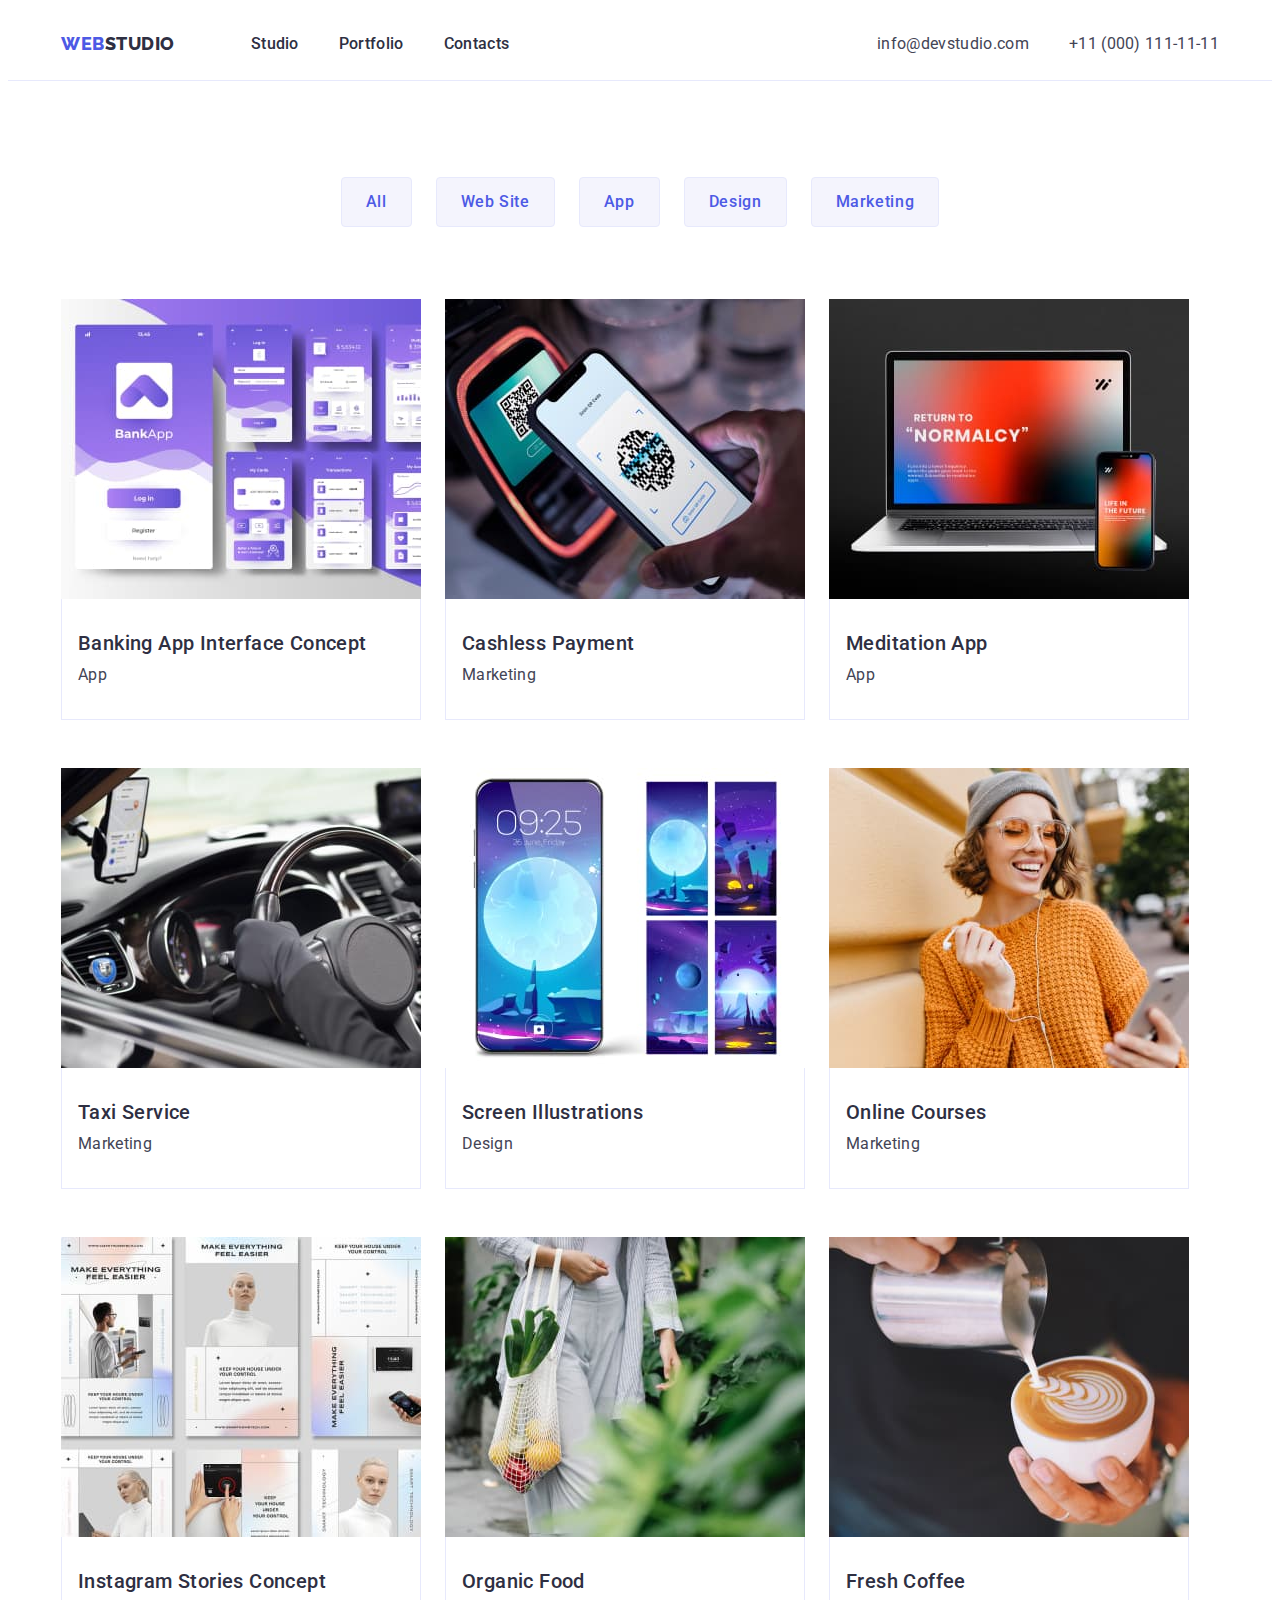
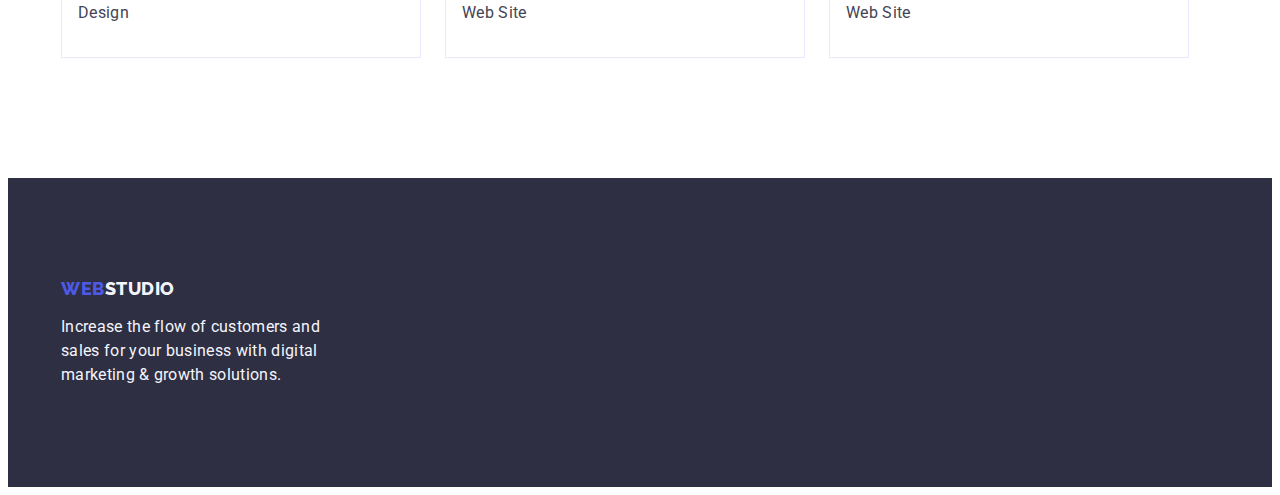
==== portfolio.html @ 0e984e7d "Initial commit" ====
<!DOCTYPE html>
<html lang="en">

<head>
    <meta charset="UTF-8">
    <meta http-equiv="X-UA-Compatible" content="IE=edge">
    <meta name="viewport" content="width=device-width, initial-scale=1.0">
    <link rel="preconnect" href="https://fonts.googleapis.com">
    <link rel="preconnect" href="https://fonts.gstatic.com" crossorigin>
    <link
        href="https://fonts.googleapis.com/css2?family=Raleway:wght@800&amp;family=Roboto:wght@400;500;700;900&amp;display=swap"
        rel="stylesheet">
    <link rel="stylesheet" href="https://cdnjs.cloudflare.com/ajax/libs/modern-normalize/2.0.0/modern-normalize.min.css"
        integrity="sha512-4xo8blKMVCiXpTaLzQSLSw3KFOVPWhm/TRtuPVc4WG6kUgjH6J03IBuG7JZPkcWMxJ5huwaBpOpnwYElP/m6wg=="
        crossorigin="anonymous" referrerpolicy="no-referrer">
    <title>Portfolio</title>
    <link rel="stylesheet" href="./css/styles.css">
</head>

<body>
    <!-- Header -->
    <header class="header">
        <div class="container-header container">
            <nav class="header-nav">
                <a href="./index.html" class="logo-header link">Web<span class="span-logo">Studio</span></a>
                <ul class="header-menu list">
                    <li class="header-menu-item"><a href="./index.html" class="header-menu-link link">Studio</a></li>
                    <li class="header-menu-item"><a href="./portfolio.html" class="header-menu-link link">Portfolio</a>
                    </li>
                    <li class="header-menu-item"><a href="" class="header-menu-link link">Contacts</a></li>
                </ul>
            </nav>
            <address class="contacts">
                <ul class="contacts-menu list">
                    <li class="contacts-menu-item"><a href="mailto:info@devstudio.com"
                            class="contacts-menu-link link">info@devstudio.com</a></li>
                    <li class="contacts-menu-item"><a href="tel:+110001111111" class="contacts-menu-link link">+11 (000)
                            111-11-11</a></li>
                </ul>
            </address>
        </div>
    </header>

    <!-- Main -->
    <main>
        <section class="section-portfolio-display">
            <div class="portfolio-container container">
                <h1 hidden class="visually-hidden">Portfolio</h1>
                <ul class="portfolio-list list">
                    <li class="portfolio-item"><button type="button" class="portfolio-button">All</button></li>
                    <li class="portfolio-item"><button type="button" class="portfolio-button">Web Site</button></li>
                    <li class="portfolio-item"><button type="button" class="portfolio-button">App</button></li>
                    <li class="portfolio-item"><button type="button" class="portfolio-button">Design</button></li>
                    <li class="portfolio-item"><button type="button" class="portfolio-button">Marketing</button></li>
                </ul>


                <ul class="project-list list">
                    <li class="project-item">
                        <a href="" class="link">
                            <img src="./images/banking.jpg" alt="Banking app interface" width="360" height="300">
                            <div class="portfolio-box">
                                <h2 class="project-item-name">Banking App Interface Concept</h2>
                                <p class="project-item-type">App</p>
                            </div>
                        </a>
                    </li>
                    <li class="project-item">
                        <a href="" class="link">
                            <img src="./images/cashless.jpg" alt="Cashless payment" width="360" height="300">
                            <div class="portfolio-box">
                                <h2 class="project-item-name">Cashless Payment</h2>
                                <p class="project-item-type">Marketing</p>
                            </div>
                        </a>
                    </li>
                    <li class="project-item">
                        <a href="" class="link">
                            <img src="./images/meditation.jpg" alt="Mediation app" width="360" height="300">
                            <div class="portfolio-box">
                                <h2 class="project-item-name">Meditation App</h2>
                                <p class="project-item-type">App</p>
                            </div>
                        </a>
                    </li>
                    <li class="project-item">
                        <a href="" class="link">
                            <img src="./images/taxi.jpg" alt="Taxi car" width="360" height="300">
                            <div class="portfolio-box">
                                <h2 class="project-item-name">Taxi Service</h2>
                                <p class="project-item-type">Marketing</p>
                            </div>
                        </a>
                    </li>
                    <li class="project-item">
                        <a href="" class="link">
                            <img src="./images/screen.jpg" alt="Screen illustrations" width="360" height="300">
                            <div class="portfolio-box">
                                <h2 class="project-item-name">Screen Illustrations</h2>
                                <p class="project-item-type">Design</p>
                            </div>
                        </a>
                    </li>
                    <li class="project-item">
                        <a href="" class="link">
                            <img src="./images/online.jpg" alt="A woman taking online courses" width="360" height="300">
                            <div class="portfolio-box">
                                <h2 class="project-item-name">Online Courses</h2>
                                <p class="project-item-type">Marketing</p>
                            </div>
                        </a>
                    </li>
                    <li class="project-item">
                        <a href="" class="link">
                            <img src="./images/instastories.jpg" alt="Instagram stories concept" width="360"
                                height="300">
                            <div class="portfolio-box">
                                <h2 class="project-item-name">Instagram Stories Concept</h2>
                                <p class="project-item-type">Design</p>
                            </div>
                        </a>
                    </li>
                    <li class="project-item">
                        <a href="" class="link">
                            <img src="./images/organic.jpg" alt="A bag with organic food" width="360" height="300">
                            <div class="portfolio-box">
                                <h2 class="project-item-name">Organic Food</h2>
                                <p class="project-item-type">Web Site</p>
                            </div>
                        </a>
                    </li>
                    <li class="project-item">
                        <a href="" class="link">
                            <img src="./images/fresh.jpg" alt="Fresh coffee" width="360" height="300">
                            <div class="portfolio-box">
                                <h2 class="project-item-name">Fresh Coffee</h2>
                                <p class="project-item-type">Web Site</p>
                            </div>
                        </a>
                    </li>
                </ul>
            </div>
        </section>
    </main>

    <!-- Footer -->
    <footer class="footer">
        <div class="footer-container container">
            <a href="./index.html" class="logo-footer link">Web<span class="span-logo-footer">Studio</span></a>
            <p class="footer-txt">Increase the flow of customers and sales for your business with digital marketing &
                growth
                solutions.</p>
        </div>
    </footer>
</body>

</html>
---- css/styles.css ----
:root {
  --primary-brand: #4d5ae5;
  --pressed-state: #404bbf;
  --dark-color: #2e2f42;
  --light-color: #f4f4fd;
  --body-color: #434455;
  --white-background: #ffffff;
}

h1,
h2,
h3,
h4,
h5,
h6,
p {
  margin: 0;
}

img {
  display: block;
}

.visually-hidden {
  position: absolute;
  width: 1px;
  height: 1px;
  margin: -1px;
  border: 0;
  padding: 0;

  white-space: nowrap;
  clip-path: inset(100%);
  clip: rect(0 0 0 0);
  overflow: hidden;
}

body {
  font-family: "Roboto", sans-serif;
  background-color: #ffffff;
  color: #434455;
}

.span-logo {
  color: var(--dark-color);
}

/* page wrapper */

.container {
  width: 1158px;
  padding-right: 15px;
  padding-left: 15px;
  margin: 0 auto;
}

.link {
  text-decoration: none;
}

.list {
  list-style: none;
  padding-left: 0;
  margin: 0;
}

/* header */

.container-header {
  display: flex;
  justify-content: space-between;
  align-items: center;
}
.header {
  background-color: var(--white-background);
  padding: 24px;
  border-bottom: 1px solid #e7e9fc;
}

.header-menu {
  display: flex;
  gap: 40px;
}

.logo-header {
  font-family: "Raleway", sans-serif;
  font-weight: 800;
  font-size: 18px;
  line-height: 1.17;
  letter-spacing: 0.03em;
  text-transform: uppercase;
  color: var(--primary-brand);
  display: flex;
  align-self: center;
  margin-right: 76px;
}

.header-menu-link {
  font-weight: 500;
  font-size: 16px;
  line-height: 1.5;
  letter-spacing: 0.02em;
  color: var(--dark-color);
  padding-top: 24px;
  padding-bottom: 24px;
}

.contacts {
  font-style: normal;
  display: flex;
  margin-left: 332px;
}

.contacts-menu {
  display: flex;
  gap: 40px;
}

.header-nav {
  display: flex;
  align-items: center;
}

.contacts-menu-link {
  font-style: normal;
  font-size: 16px;
  line-height: 1.5;
  letter-spacing: 0.02em;
  color: var(--body-color);
}

.header-menu-link:hover,
.header-menu-link:focus {
  color: var(--pressed-state);
}

.contacts-menu-link:hover,
.contacts-menu-link:focus {
  color: var(--pressed-state);
}

/* hero */

.section-hero {
  background-color: var(--dark-color);
  padding: 188px 0px;
}

.hero-container {
  display: flex;
  flex-direction: column;
  padding: 0 316px;
}

.hero-title {
  font-weight: 700;
  font-size: 56px;
  line-height: 1.07;
  letter-spacing: 0.02em;
  text-align: center;
  color: var(--white-background);
  max-width: 496px;
  padding-bottom: 48px;
}

.hero-button {
  display: block;
  min-width: 169px;
  height: 56px;
  border: none;
  font-family: inherit;
  font-weight: 500;
  font-size: 16px;
  line-height: 1.5;
  letter-spacing: 0.04em;
  cursor: pointer;
  color: var(--white-background);
  background-color: var(--primary-brand);
  padding: 16px 32px;
  align-self: center;
  border-radius: 4px;
  box-shadow: 0px 4px 4px rgba(0, 0, 0, 0.15);
}

.hero-button:hover,
.hero-button:focus {
  background-color: var(--pressed-state);
}

/* features */

.section-features {
  background-color: var(--white-background);
  padding: 120px 0;
}

.features-list {
  display: flex;
  gap: 24px;
}

.features-item {
  width: 264px;
}

.features-item > h3 {
  margin-bottom: 8px;
}

.features-title {
  font-weight: 500;
  font-size: 20px;
  line-height: 1.2;
  letter-spacing: 0.02em;
  color: var(--dark-color);
}

.features-txt {
  font-size: 16px;
  line-height: 1.5;
  letter-spacing: 0.02em;
  color: #434455;
}

/* services */

.section-services {
  background-color: var(--white-background);
  padding-bottom: 120px;
}

.services-title {
  font-weight: 700;
  font-size: 36px;
  line-height: 1.11;
  text-align: center;
  letter-spacing: 0.02em;
  text-transform: capitalize;
  color: var(--dark-color);
  margin-bottom: 72px;
}

.services-list {
  display: flex;
  gap: 24px;
}

.services-list-item {
  width: calc((100% - 48px) / 3);
}
/* our team */

.section-our-team {
  background-color: var(--light-color);
  padding: 120px 0;
}

.team-item {
  display: flex;
  flex-direction: column;
  width: calc((100% - 3 * 24px) / 4);
  background-color: #ffffff;
  box-shadow: 0px 1px 6px rgba(46, 47, 66, 0.08),
    0px 1px 1px rgba(46, 47, 66, 0.16), 0px 2px 1px rgba(46, 47, 66, 0.08);
  border-radius: 0px 0px 4px 4px;
  justify-content: center;
  align-items: center;
}

.team-list {
  display: flex;
  gap: 24px;
}
.team-title {
  font-weight: 700;
  font-size: 36px;
  line-height: 1.11;
  letter-spacing: 0.02em;
  text-align: center;
  text-transform: capitalize;
  color: var(--dark-color);
  margin-bottom: 72px;
}

.team-member {
  font-weight: 500;
  font-size: 20px;
  line-height: 1.2;
  letter-spacing: 0.02em;
  color: var(--dark-color);
}

.team-position {
  font-size: 16px;
  line-height: 1.5;
  letter-spacing: 0.02em;
  color: #434455;
}

.team-intro {
  padding: 32px 16px;
}

.team-member {
  text-align: center;
  margin-bottom: 8px;
}

.team-position {
  text-align: center;
}
/* footer */

.logo-footer {
  font-family: "Raleway", sans-serif;
  font-weight: 800;
  font-size: 18px;
  line-height: 1.17;
  letter-spacing: 0.03em;
  text-transform: uppercase;
  color: var(--primary-brand);
  margin-bottom: 16px;
  display: inline-block;
}

.span-logo-footer {
  color: var(--light-color);
}

.footer {
  background-color: var(--dark-color);
  padding: 100px 0;
}

.footer-txt {
  font-family: "Roboto", sans-serif;
  font-size: 16px;
  line-height: 1.5;
  letter-spacing: 0.02em;
  color: var(--light-color);
  width: 264px;
}

/* portfolio */
.section-portfolio-display {
  background-color: var(--white-background);
  padding-top: 96px;
  padding-bottom: 120px;
}

.portfolio-button {
  font-family: inherit;
  font-weight: 500;
  font-size: 16px;
  line-height: 1.5;
  text-align: center;
  letter-spacing: 0.04em;
  cursor: pointer;
  color: var(--primary-brand);
  background-color: var(--light-color);
  padding: 12px 24px;
  border: 1px solid #e7e9fc;
  border-radius: 4px;
}

.portfolio-button:hover,
.portfolio-button:focus {
  background-color: var(--pressed-state);
  color: #ffffff;
  border: 1px solid transparent;
  box-shadow: 0px 3px 1px rgba(0, 0, 0, 0.1), 0px 2px 1px rgba(0, 0, 0, 0.08),
    0px 2px 2px rgba(0, 0, 0, 0.12);
  border-radius: 4px;
}

.project-item-name {
  font-weight: 500;
  font-size: 20px;
  line-height: 1.2;
  letter-spacing: 0.02em;
  color: var(--dark-color);
  margin-bottom: 8px;
}

.project-item-type {
  font-size: 16px;
  line-height: 1.5;
  letter-spacing: 0.02em;
  color: #434455;
}

.portfolio-list {
  display: flex;
  gap: 24px;
  align-items: center;
  justify-content: center;
  margin-bottom: 72px;
}

.project-list {
  display: flex;
  flex-wrap: wrap;
}

.portfolio-box {
  padding: 32px 16px;
  border: 1px solid #e7e9fc;
  border-top: none;
}

.project-item {
  margin-right: 24px;
  margin-bottom: 48px;
}

.project-item:nth-child(3) {
  margin-right: 0;
}
.project-item:nth-child(6) {
  margin-right: 0;
}
.project-item:nth-child(9) {
  margin-right: 0;
  margin-bottom: 0;
}
.project-item:nth-child(7) {
  margin-bottom: 0;
}
.project-item:nth-child(8) {
  margin-bottom: 0;
}
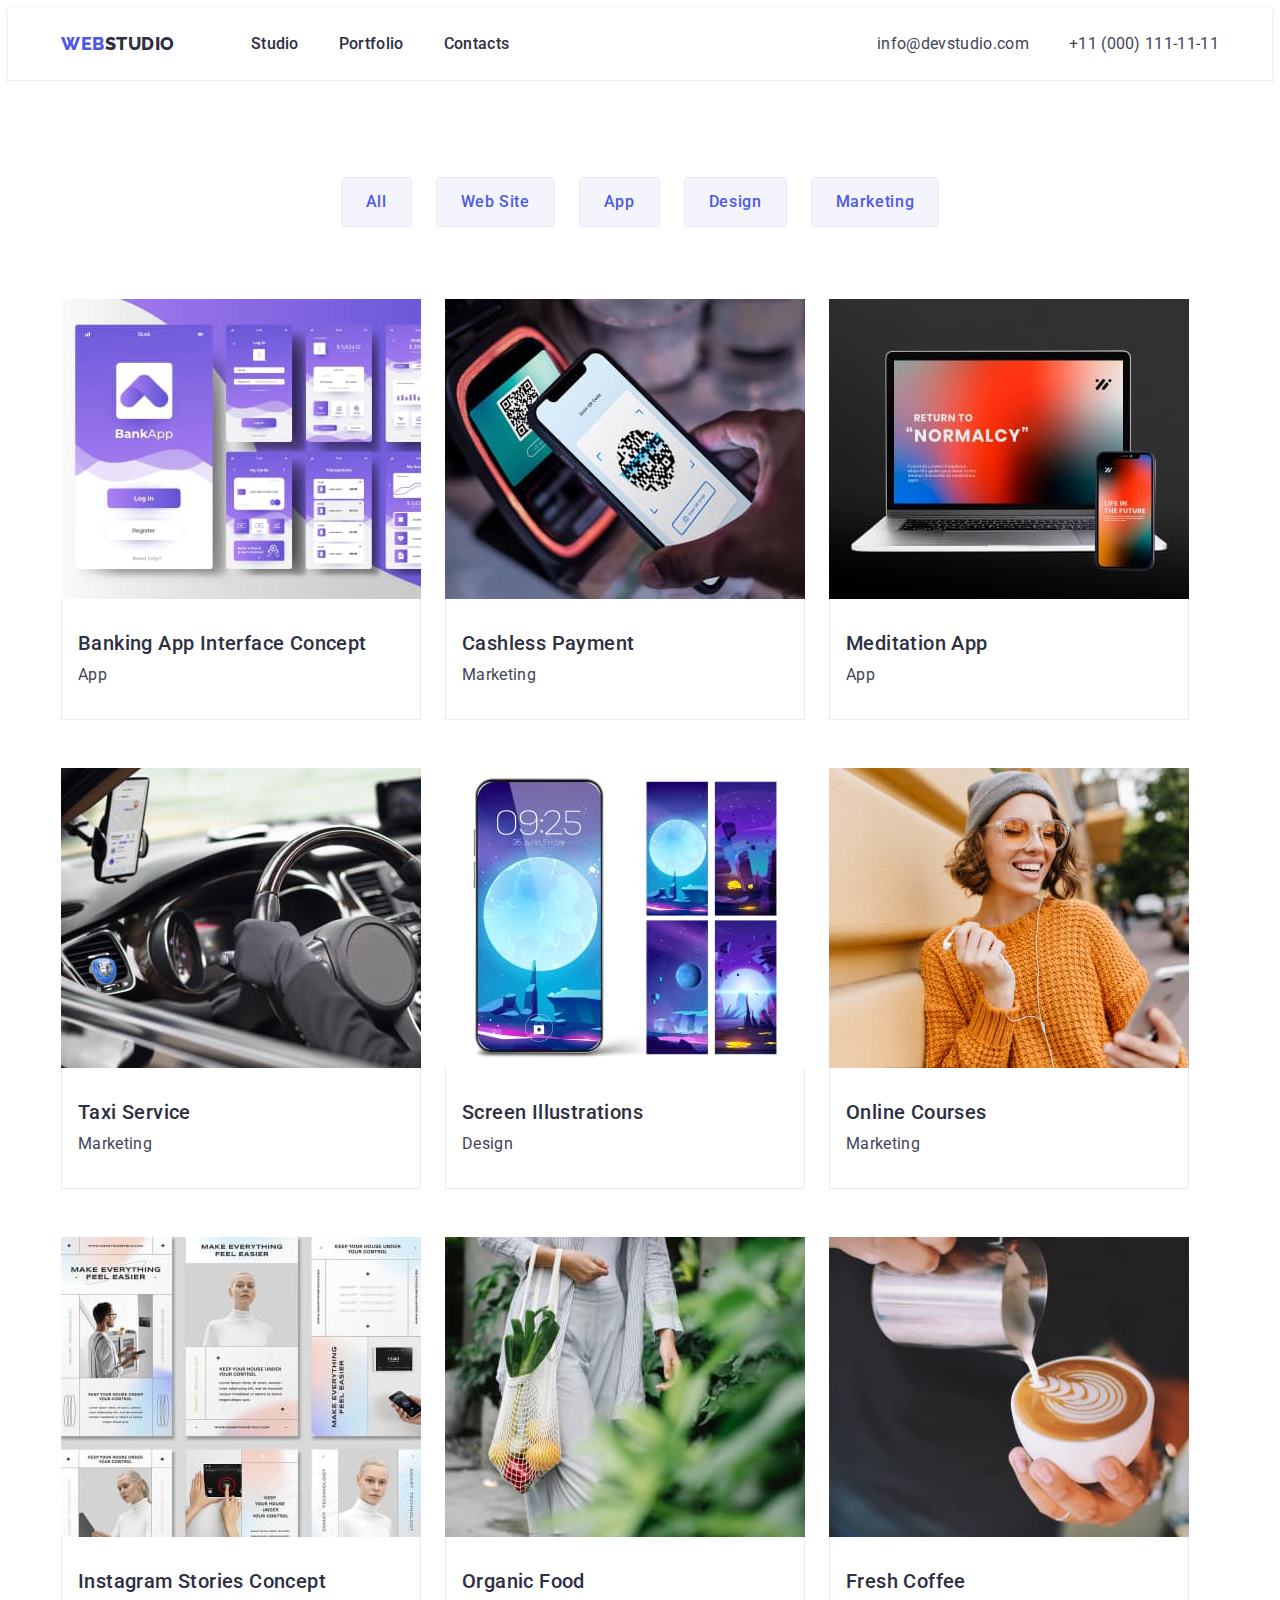
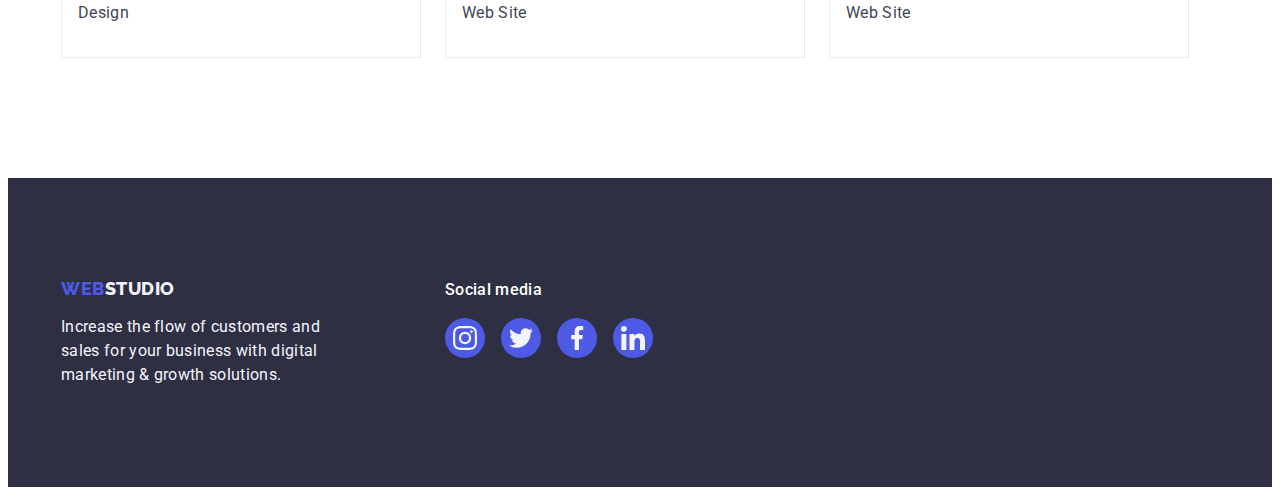
==== commit d70a87d0: "hw 4" ====
--- a/portfolio.html
+++ b/portfolio.html
@@ -57,8 +57,13 @@
 
                 <ul class="project-list list">
                     <li class="project-item">
-                        <a href="" class="link">
-                            <img src="./images/banking.jpg" alt="Banking app interface" width="360" height="300">
+                        <a href="" class="project-link link">
+                            <div class="portfolio-cover">
+                                <img src="./images/banking.jpg" alt="Banking app interface" width="360" height="300">
+                                <p class="portfolio-cover-txt">14 Stylish and User-Friendly App Design Concepts · Task
+                                    Manager App · Calorie Tracker App · Exotic Fruit Ecommerce
+                                    App · Cloud Storage App</p>
+                            </div>
                             <div class="portfolio-box">
                                 <h2 class="project-item-name">Banking App Interface Concept</h2>
                                 <p class="project-item-type">App</p>
@@ -66,8 +71,13 @@
                         </a>
                     </li>
                     <li class="project-item">
-                        <a href="" class="link">
-                            <img src="./images/cashless.jpg" alt="Cashless payment" width="360" height="300">
+                        <a href="" class="project-link link">
+                            <div class="portfolio-cover">
+                                <img src="./images/cashless.jpg" alt="Cashless payment" width="360" height="300">
+                                <p class="portfolio-cover-txt">14 Stylish and User-Friendly App Design Concepts · Task
+                                    Manager App · Calorie Tracker App · Exotic Fruit Ecommerce
+                                    App · Cloud Storage App</p>
+                            </div>
                             <div class="portfolio-box">
                                 <h2 class="project-item-name">Cashless Payment</h2>
                                 <p class="project-item-type">Marketing</p>
@@ -75,8 +85,13 @@
                         </a>
                     </li>
                     <li class="project-item">
-                        <a href="" class="link">
-                            <img src="./images/meditation.jpg" alt="Mediation app" width="360" height="300">
+                        <a href="" class="project-link link">
+                            <div class="portfolio-cover">
+                                <img src="./images/meditation.jpg" alt="Mediation app" width="360" height="300">
+                                <p class="portfolio-cover-txt">14 Stylish and User-Friendly App Design Concepts · Task
+                                    Manager App · Calorie Tracker App · Exotic Fruit Ecommerce
+                                    App · Cloud Storage App</p>
+                            </div>
                             <div class="portfolio-box">
                                 <h2 class="project-item-name">Meditation App</h2>
                                 <p class="project-item-type">App</p>
@@ -84,8 +99,13 @@
                         </a>
                     </li>
                     <li class="project-item">
-                        <a href="" class="link">
-                            <img src="./images/taxi.jpg" alt="Taxi car" width="360" height="300">
+                        <a href="" class="project-link link">
+                            <div class="portfolio-cover">
+                                <img src="./images/taxi.jpg" alt="Taxi car" width="360" height="300">
+                                <p class="portfolio-cover-txt">14 Stylish and User-Friendly App Design Concepts · Task
+                                    Manager App · Calorie Tracker App · Exotic Fruit Ecommerce
+                                    App · Cloud Storage App</p>
+                            </div>
                             <div class="portfolio-box">
                                 <h2 class="project-item-name">Taxi Service</h2>
                                 <p class="project-item-type">Marketing</p>
@@ -93,8 +113,13 @@
                         </a>
                     </li>
                     <li class="project-item">
-                        <a href="" class="link">
-                            <img src="./images/screen.jpg" alt="Screen illustrations" width="360" height="300">
+                        <a href="" class="project-link link">
+                            <div class="portfolio-cover">
+                                <img src="./images/screen.jpg" alt="Screen illustrations" width="360" height="300">
+                                <p class="portfolio-cover-txt">14 Stylish and User-Friendly App Design Concepts · Task
+                                    Manager App · Calorie Tracker App · Exotic Fruit Ecommerce
+                                    App · Cloud Storage App</p>
+                            </div>
                             <div class="portfolio-box">
                                 <h2 class="project-item-name">Screen Illustrations</h2>
                                 <p class="project-item-type">Design</p>
@@ -102,8 +127,14 @@
                         </a>
                     </li>
                     <li class="project-item">
-                        <a href="" class="link">
-                            <img src="./images/online.jpg" alt="A woman taking online courses" width="360" height="300">
+                        <a href="" class="project-link link">
+                            <div class="portfolio-cover">
+                                <img src="./images/online.jpg" alt="A woman taking online courses" width="360"
+                                    height="300">
+                                <p class="portfolio-cover-txt">14 Stylish and User-Friendly App Design Concepts · Task
+                                    Manager App · Calorie Tracker App · Exotic Fruit Ecommerce
+                                    App · Cloud Storage App</p>
+                            </div>
                             <div class="portfolio-box">
                                 <h2 class="project-item-name">Online Courses</h2>
                                 <p class="project-item-type">Marketing</p>
@@ -111,9 +142,14 @@
                         </a>
                     </li>
                     <li class="project-item">
-                        <a href="" class="link">
-                            <img src="./images/instastories.jpg" alt="Instagram stories concept" width="360"
-                                height="300">
+                        <a href="" class="project-link link">
+                            <div class="portfolio-cover">
+                                <img src="./images/instastories.jpg" alt="Instagram stories concept" width="360"
+                                    height="300">
+                                <p class="portfolio-cover-txt">14 Stylish and User-Friendly App Design Concepts · Task
+                                    Manager App · Calorie Tracker App · Exotic Fruit Ecommerce
+                                    App · Cloud Storage App</p>
+                            </div>
                             <div class="portfolio-box">
                                 <h2 class="project-item-name">Instagram Stories Concept</h2>
                                 <p class="project-item-type">Design</p>
@@ -121,8 +157,13 @@
                         </a>
                     </li>
                     <li class="project-item">
-                        <a href="" class="link">
-                            <img src="./images/organic.jpg" alt="A bag with organic food" width="360" height="300">
+                        <a href="" class="project-link link">
+                            <div class="portfolio-cover">
+                                <img src="./images/organic.jpg" alt="A bag with organic food" width="360" height="300">
+                                <p class="portfolio-cover-txt">14 Stylish and User-Friendly App Design Concepts · Task
+                                    Manager App · Calorie Tracker App · Exotic Fruit Ecommerce
+                                    App · Cloud Storage App</p>
+                            </div>
                             <div class="portfolio-box">
                                 <h2 class="project-item-name">Organic Food</h2>
                                 <p class="project-item-type">Web Site</p>
@@ -130,8 +171,13 @@
                         </a>
                     </li>
                     <li class="project-item">
-                        <a href="" class="link">
-                            <img src="./images/fresh.jpg" alt="Fresh coffee" width="360" height="300">
+                        <a href="" class="project-link link">
+                            <div class="portfolio-cover">
+                                <img src="./images/fresh.jpg" alt="Fresh coffee" width="360" height="300">
+                                <p class="portfolio-cover-txt">14 Stylish and User-Friendly App Design Concepts · Task
+                                    Manager App · Calorie Tracker App · Exotic Fruit Ecommerce
+                                    App · Cloud Storage App</p>
+                            </div>
                             <div class="portfolio-box">
                                 <h2 class="project-item-name">Fresh Coffee</h2>
                                 <p class="project-item-type">Web Site</p>
@@ -146,10 +192,48 @@
     <!-- Footer -->
     <footer class="footer">
         <div class="footer-container container">
-            <a href="./index.html" class="logo-footer link">Web<span class="span-logo-footer">Studio</span></a>
-            <p class="footer-txt">Increase the flow of customers and sales for your business with digital marketing &
-                growth
-                solutions.</p>
+            <div class="footer-inf">
+                <a href="./index.html" class="logo-footer link">Web<span class="span-logo-footer">Studio</span></a>
+                <p class="footer-txt">Increase the flow of customers and sales for your business with digital marketing
+                    &
+                    growth
+                    solutions.</p>
+            </div>
+
+            <div class="footer-social">
+                <p class="footer-social-text">Social media</p>
+                <ul class="footer-social-list list">
+                    <li>
+                        <a href="" target="_blank" rel="noopener noreferrer" class="footer-social-link link">
+                            <svg class="footer-social-icon" width="24" height="24">
+                                <use href="./images/icons.svg#icon-instagram"></use>
+                            </svg>
+                        </a>
+                    </li>
+                    <li>
+                        <a href="" target="_blank" rel="noopener noreferrer" class="footer-social-link link">
+                            <svg class="footer-social-icon" width="24" height="24">
+                                <use href="./images/icons.svg#icon-twitter"></use>
+                            </svg>
+                        </a>
+                    </li>
+                    <li>
+                        <a href="" target="_blank" rel="noopener noreferrer" class="footer-social-link link">
+                            <svg class="footer-social-icon" width="24" height="24">
+                                <use href="./images/icons.svg#icon-facebook"></use>
+                            </svg>
+                        </a>
+                    </li>
+                    <li>
+                        <a href="" target="_blank" rel="noopener noreferrer" class="footer-social-link link">
+                            <svg class="footer-social-icon" width="24" height="24">
+                                <use href="./images/icons.svg#icon-linkedin"></use>
+                            </svg>
+                        </a>
+                    </li>
+                </ul>
+            </div>
+
         </div>
     </footer>
 </body>
--- a/css/styles.css
+++ b/css/styles.css
@@ -5,6 +5,7 @@
   --light-color: #f4f4fd;
   --body-color: #434455;
   --white-background: #ffffff;
+  --transition-effect: 250ms cubic-bezier(0.4, 0, 0.2, 1);
 }
 
 h1,
@@ -41,10 +42,6 @@
   color: #434455;
 }
 
-.span-logo {
-  color: var(--dark-color);
-}
-
 /* page wrapper */
 
 .container {
@@ -66,15 +63,22 @@
 
 /* header */
 
+.span-logo {
+  color: var(--dark-color);
+}
+
 .container-header {
   display: flex;
   justify-content: space-between;
   align-items: center;
 }
+
 .header {
   background-color: var(--white-background);
   padding: 24px;
   border-bottom: 1px solid #e7e9fc;
+  box-shadow: 0px 2px 1px rgba(46, 47, 66, 0.08),
+    0px 1px 1px rgba(46, 47, 66, 0.16), 0px 1px 6px rgba(46, 47, 66, 0.08);
 }
 
 .header-menu {
@@ -101,8 +105,7 @@
   line-height: 1.5;
   letter-spacing: 0.02em;
   color: var(--dark-color);
-  padding-top: 24px;
-  padding-bottom: 24px;
+  padding: 24px 0;
 }
 
 .contacts {
@@ -144,6 +147,16 @@
 .section-hero {
   background-color: var(--dark-color);
   padding: 188px 0px;
+  background-image: linear-gradient(
+      rgba(46, 47, 66, 0.7),
+      rgba(46, 47, 66, 0.7)
+    ),
+    url(../images/people-office.jpg);
+  background-repeat: no-repeat;
+  background-size: cover;
+  background-position: center;
+  margin: 0 auto;
+  max-width: 1440px;
 }
 
 .hero-container {
@@ -161,6 +174,7 @@
   color: var(--white-background);
   max-width: 496px;
   padding-bottom: 48px;
+  margin: auto;
 }
 
 .hero-button {
@@ -177,9 +191,11 @@
   color: var(--white-background);
   background-color: var(--primary-brand);
   padding: 16px 32px;
+  margin: auto;
   align-self: center;
   border-radius: 4px;
   box-shadow: 0px 4px 4px rgba(0, 0, 0, 0.15);
+  transition: background-color var(--transition-effect);
 }
 
 .hero-button:hover,
@@ -220,6 +236,17 @@
   line-height: 1.5;
   letter-spacing: 0.02em;
   color: #434455;
+}
+
+.features-item-block {
+  background: var(--light-color);
+  border-radius: 4px;
+  width: 264px;
+  height: 112px;
+  margin-bottom: 8px;
+  display: flex;
+  align-items: center;
+  justify-content: center;
 }
 
 /* services */
@@ -309,6 +336,81 @@
 .team-position {
   text-align: center;
 }
+
+.team-socials {
+  display: flex;
+  justify-content: center;
+  align-items: center;
+  gap: 24px;
+  margin-top: 8px;
+}
+
+.team-socials-link {
+  width: 40px;
+  height: 40px;
+  background-color: var(--primary-brand);
+  border-radius: 50%;
+  display: flex;
+  align-items: center;
+  justify-content: center;
+  transition: background-color var(--pressed-state);
+}
+
+.team-socials-link:hover,
+.team-socials-link:focus {
+  background-color: var(--pressed-state);
+}
+
+/* customers */
+
+.section-customers {
+  background-color: var(--white-background);
+  padding: 120px 0;
+}
+.customers-title {
+  font-weight: 700;
+  font-size: 36px;
+  line-height: 1.11;
+  text-align: center;
+  letter-spacing: 0.02em;
+  text-transform: capitalize;
+  color: var(--dark-color);
+  margin-bottom: 72px;
+}
+
+.customers-list {
+  display: flex;
+  justify-content: space-between;
+  gap: 24px;
+}
+
+.customers-item-link {
+  display: flex;
+  justify-content: center;
+  align-items: center;
+  border: 1px solid;
+  border-radius: 4px;
+  border-color: #8e8f99;
+  width: 168px;
+  height: 88px;
+  transition: border-color var(--pressed-state);
+}
+
+.customers-item-link:hover,
+.customers-item-link:focus {
+  border-color: var(--pressed-state);
+  color: var(--pressed-state);
+}
+
+.customers-item-icon {
+  fill: #8e8f99;
+}
+
+.customers-item-link:hover .customers-item-icon,
+.customers-item-link:focus .customers-item-icon {
+  fill: #404bbf;
+}
+
 /* footer */
 
 .logo-footer {
@@ -341,7 +443,46 @@
   width: 264px;
 }
 
+.footer-inf {
+  margin-right: 120px;
+}
+
+.footer-social-text {
+  font-weight: 500;
+  font-size: 16px;
+  line-height: 1.5;
+  letter-spacing: 0.02em;
+  color: var(--white-background);
+  margin-bottom: 16px;
+}
+
+.footer-social-list {
+  display: flex;
+  gap: 16px;
+}
+
+.footer-social-link {
+  width: 40px;
+  height: 40px;
+  background-color: var(--primary-brand);
+  border-radius: 50%;
+  display: flex;
+  align-items: center;
+  justify-content: center;
+  transition: background-color var(--pressed-state);
+}
+
+.footer-social-link:hover,
+.footer-social-link:focus {
+  background-color: #31d0aa;
+}
+
+.footer-container {
+  display: flex;
+  align-items: baseline;
+}
 /* portfolio */
+
 .section-portfolio-display {
   background-color: var(--white-background);
   padding-top: 96px;
@@ -429,3 +570,95 @@
 .project-item:nth-child(8) {
   margin-bottom: 0;
 }
+
+.portfolio-cover {
+  position: relative;
+  overflow: hidden;
+}
+
+.portfolio-cover-txt {
+  position: absolute;
+  top: 0;
+  left: 0;
+  height: 100%;
+  transform: translateY(100%);
+  padding: 40px 32px;
+  font-size: 16px;
+  line-height: 1.5;
+  letter-spacing: 0.02em;
+  color: var(--light-color);
+  background-color: var(--primary-brand);
+  transition: transform var(--transition-effect);
+}
+
+.project-link:hover .portfolio-cover-txt,
+.project-link:focus .portfolio-cover-txt {
+  transform: translateY(0%);
+}
+
+/* backdrop */
+.backdrop {
+  position: fixed;
+  top: 0;
+  z-index: 999;
+  width: 100%;
+  height: 100%;
+  background-color: rgba(46, 47, 66, 0.4);
+  transition: opacity var(--transition-effect),
+    visibility var(--transition-effect);
+}
+
+.modal {
+  position: absolute;
+  top: 50%;
+  left: 50%;
+  width: 408px;
+  min-height: 584px;
+  background-color: #fcfcfc;
+  box-shadow: 0px 1px 1px rgba(0, 0, 0, 0.14), 0px 1px 3px rgba(0, 0, 0, 0.12),
+    0px 2px 1px rgba(0, 0, 0, 0.2);
+  border-radius: 4px;
+  transform: translate(-50%, -50%) scaleX(1);
+  transition: transform var(--transition-effect);
+}
+
+.modal-button {
+  position: absolute;
+  display: flex;
+  align-items: center;
+  justify-content: center;
+  padding: 0;
+  right: 24px;
+  top: 24px;
+  width: 24px;
+  height: 24px;
+  background-color: #e7e9fc;
+  border: 1px solid rgba(0, 0, 0, 0.1);
+  border-radius: 50%;
+  cursor: pointer;
+  transition: background-color var(--transition-effect),
+    border var(--transition-effect);
+}
+
+.modal-button:hover,
+.modal-button:focus {
+  background-color: #404bbf;
+  border: none;
+  fill: #ffffff;
+}
+
+.is-hidden {
+  visibility: hidden;
+  opacity: 0;
+  pointer-events: none;
+}
+
+.modal-button-icon {
+  fill: #2e2f42;
+  transition: fill var(--transition-effect);
+}
+
+.modal-button:hover .modal-button-icon,
+.modal-button:focus .modal-button-icon {
+  fill: #ffffff;
+}
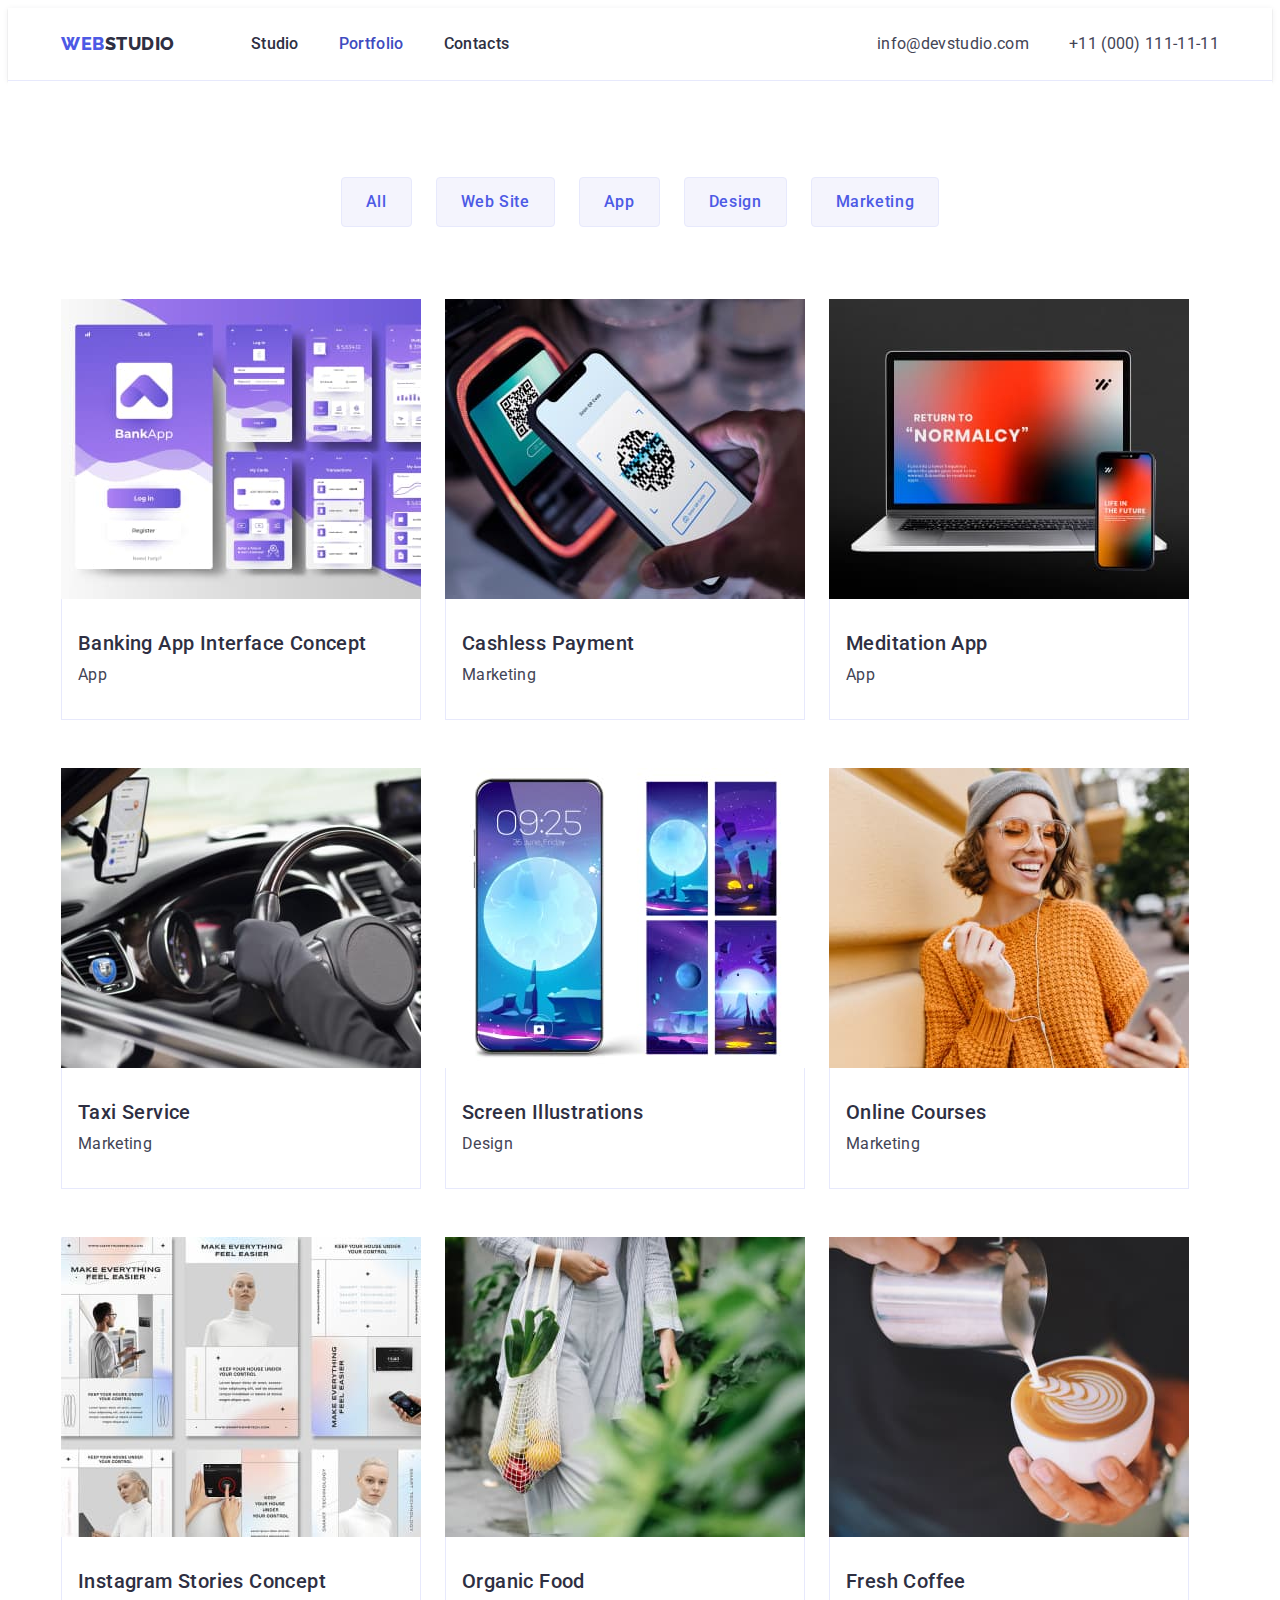
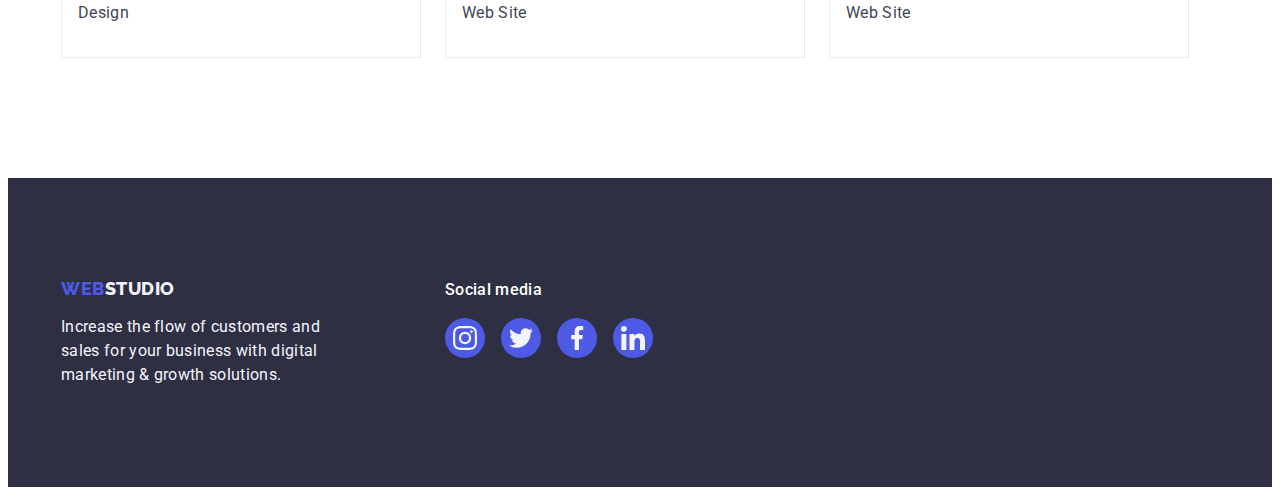
==== commit 8c1e6171: "hw" ====
--- a/portfolio.html
+++ b/portfolio.html
@@ -25,7 +25,8 @@
                 <a href="./index.html" class="logo-header link">Web<span class="span-logo">Studio</span></a>
                 <ul class="header-menu list">
                     <li class="header-menu-item"><a href="./index.html" class="header-menu-link link">Studio</a></li>
-                    <li class="header-menu-item"><a href="./portfolio.html" class="header-menu-link link">Portfolio</a>
+                    <li class="header-menu-item"><a href="./portfolio.html"
+                            class="header-menu-link link current">Portfolio</a>
                     </li>
                     <li class="header-menu-item"><a href="" class="header-menu-link link">Contacts</a></li>
                 </ul>
@@ -203,28 +204,28 @@
             <div class="footer-social">
                 <p class="footer-social-text">Social media</p>
                 <ul class="footer-social-list list">
+                    <li class="footer-social-item">
+                        <a href="" target="_blank" rel="noopener noreferrer" class="footer-social-link link">
+                            <svg class="footer-social-icon" width="24" height="24">
+                                <use href="./images/icons.svg#icon-instagram"></use>
+                            </svg>
+                        </a>
+                    </li>
+                    <li class="footer-social-item">
+                        <a href="" target="_blank" rel="noopener noreferrer" class="footer-social-link link">
+                            <svg class="footer-social-icon" width="24" height="24">
+                                <use href="./images/icons.svg#icon-twitter"></use>
+                            </svg>
+                        </a>
+                    </li class="footer-social-item">
                     <li>
                         <a href="" target="_blank" rel="noopener noreferrer" class="footer-social-link link">
                             <svg class="footer-social-icon" width="24" height="24">
-                                <use href="./images/icons.svg#icon-instagram"></use>
-                            </svg>
-                        </a>
-                    </li>
-                    <li>
-                        <a href="" target="_blank" rel="noopener noreferrer" class="footer-social-link link">
-                            <svg class="footer-social-icon" width="24" height="24">
-                                <use href="./images/icons.svg#icon-twitter"></use>
-                            </svg>
-                        </a>
-                    </li>
-                    <li>
-                        <a href="" target="_blank" rel="noopener noreferrer" class="footer-social-link link">
-                            <svg class="footer-social-icon" width="24" height="24">
                                 <use href="./images/icons.svg#icon-facebook"></use>
                             </svg>
                         </a>
                     </li>
-                    <li>
+                    <li class="footer-social-item">
                         <a href="" target="_blank" rel="noopener noreferrer" class="footer-social-link link">
                             <svg class="footer-social-icon" width="24" height="24">
                                 <use href="./images/icons.svg#icon-linkedin"></use>
--- a/css/styles.css
+++ b/css/styles.css
@@ -106,35 +106,55 @@
   letter-spacing: 0.02em;
   color: var(--dark-color);
   padding: 24px 0;
-}
-
-.contacts {
-  font-style: normal;
-  display: flex;
-  margin-left: 332px;
-}
-
-.contacts-menu {
-  display: flex;
-  gap: 40px;
-}
-
-.header-nav {
-  display: flex;
-  align-items: center;
-}
-
-.contacts-menu-link {
-  font-style: normal;
-  font-size: 16px;
-  line-height: 1.5;
-  letter-spacing: 0.02em;
-  color: var(--body-color);
+  transition: color 250ms cubic-bezier(0.4, 0, 0.2, 1);
 }
 
 .header-menu-link:hover,
 .header-menu-link:focus {
   color: var(--pressed-state);
+}
+
+.current {
+  position: relative;
+}
+
+.current::after {
+  content: "";
+  position: absolute;
+  left: 0;
+  bottom: -1px;
+  height: 4px;
+  background-color: #404bbf;
+  border-radius: 2px;
+}
+
+.header-menu-link.current {
+  color: #404bbf;
+}
+
+.contacts {
+  font-style: normal;
+  display: flex;
+  margin-left: 332px;
+}
+
+.contacts-menu {
+  display: flex;
+  gap: 40px;
+}
+
+.header-nav {
+  display: flex;
+  align-items: center;
+}
+
+.contacts-menu-link {
+  font-style: normal;
+  font-size: 16px;
+  line-height: 1.5;
+  letter-spacing: 0.02em;
+  color: var(--body-color);
+  transition: color 250ms cubic-bezier(0.4, 0, 0.2, 1);
 }
 
 .contacts-menu-link:hover,
@@ -325,7 +345,7 @@
 }
 
 .team-intro {
-  padding: 32px 16px;
+  padding: 32px 0;
 }
 
 .team-member {
@@ -353,12 +373,16 @@
   display: flex;
   align-items: center;
   justify-content: center;
-  transition: background-color var(--pressed-state);
+  transition: background-color 250ms cubic-bezier(0.4, 0, 0.2, 1);
 }
 
 .team-socials-link:hover,
 .team-socials-link:focus {
   background-color: var(--pressed-state);
+}
+
+.team-socials-icon {
+  fill: #f4f4fd;
 }
 
 /* customers */
@@ -393,7 +417,9 @@
   border-color: #8e8f99;
   width: 168px;
   height: 88px;
-  transition: border-color var(--pressed-state);
+  color: #8e8f99;
+  transition: border-color 250ms cubic-bezier(0.4, 0, 0.2, 1),
+    color 250ms cubic-bezier(0.4, 0, 0.2, 1);
 }
 
 .customers-item-link:hover,
@@ -469,7 +495,8 @@
   display: flex;
   align-items: center;
   justify-content: center;
-  transition: background-color var(--pressed-state);
+  transition: background-color background-color 250ms
+    cubic-bezier(0.4, 0, 0.2, 1);
 }
 
 .footer-social-link:hover,
@@ -481,6 +508,11 @@
   display: flex;
   align-items: baseline;
 }
+
+.footer-social-icon {
+  fill: #f4f4fd;
+}
+
 /* portfolio */
 
 .section-portfolio-display {
@@ -502,6 +534,10 @@
   padding: 12px 24px;
   border: 1px solid #e7e9fc;
   border-radius: 4px;
+  transition: color 250ms cubic-bezier(0.4, 0, 0.2, 1),
+    background-color 250ms cubic-bezier(0.4, 0, 0.2, 1),
+    border-color 250ms cubic-bezier(0.4, 0, 0.2, 1),
+    box-shadow 250ms cubic-bezier(0.4, 0, 0.2, 1);
 }
 
 .portfolio-button:hover,
@@ -589,6 +625,21 @@
   color: var(--light-color);
   background-color: var(--primary-brand);
   transition: transform var(--transition-effect);
+}
+
+.project-link {
+  display: block;
+  transition: box-shadow 250ms cubic-bezier(0.4, 0, 0.2, 1);
+}
+
+.project-link:hover {
+  box-shadow: 0px 1px 6px rgba(46, 47, 66, 0.08),
+    0px 1px 1px rgba(46, 47, 66, 0.16), 0px 2px 1px rgba(46, 47, 66, 0.08);
+}
+
+.project-link:focus {
+  box-shadow: 0px 1px 6px rgba(46, 47, 66, 0.08),
+    0px 1px 1px rgba(46, 47, 66, 0.16), 0px 2px 1px rgba(46, 47, 66, 0.08);
 }
 
 .project-link:hover .portfolio-cover-txt,
@@ -640,7 +691,12 @@
     border var(--transition-effect);
 }
 
-.modal-button:hover,
+.modal-button:hover {
+  background-color: #404bbf;
+  border: none;
+  fill: #ffffff;
+}
+
 .modal-button:focus {
   background-color: #404bbf;
   border: none;
@@ -658,7 +714,9 @@
   transition: fill var(--transition-effect);
 }
 
-.modal-button:hover .modal-button-icon,
+.modal-button:hover .modal-button-icon {
+  fill: #ffffff;
+}
 .modal-button:focus .modal-button-icon {
   fill: #ffffff;
 }
